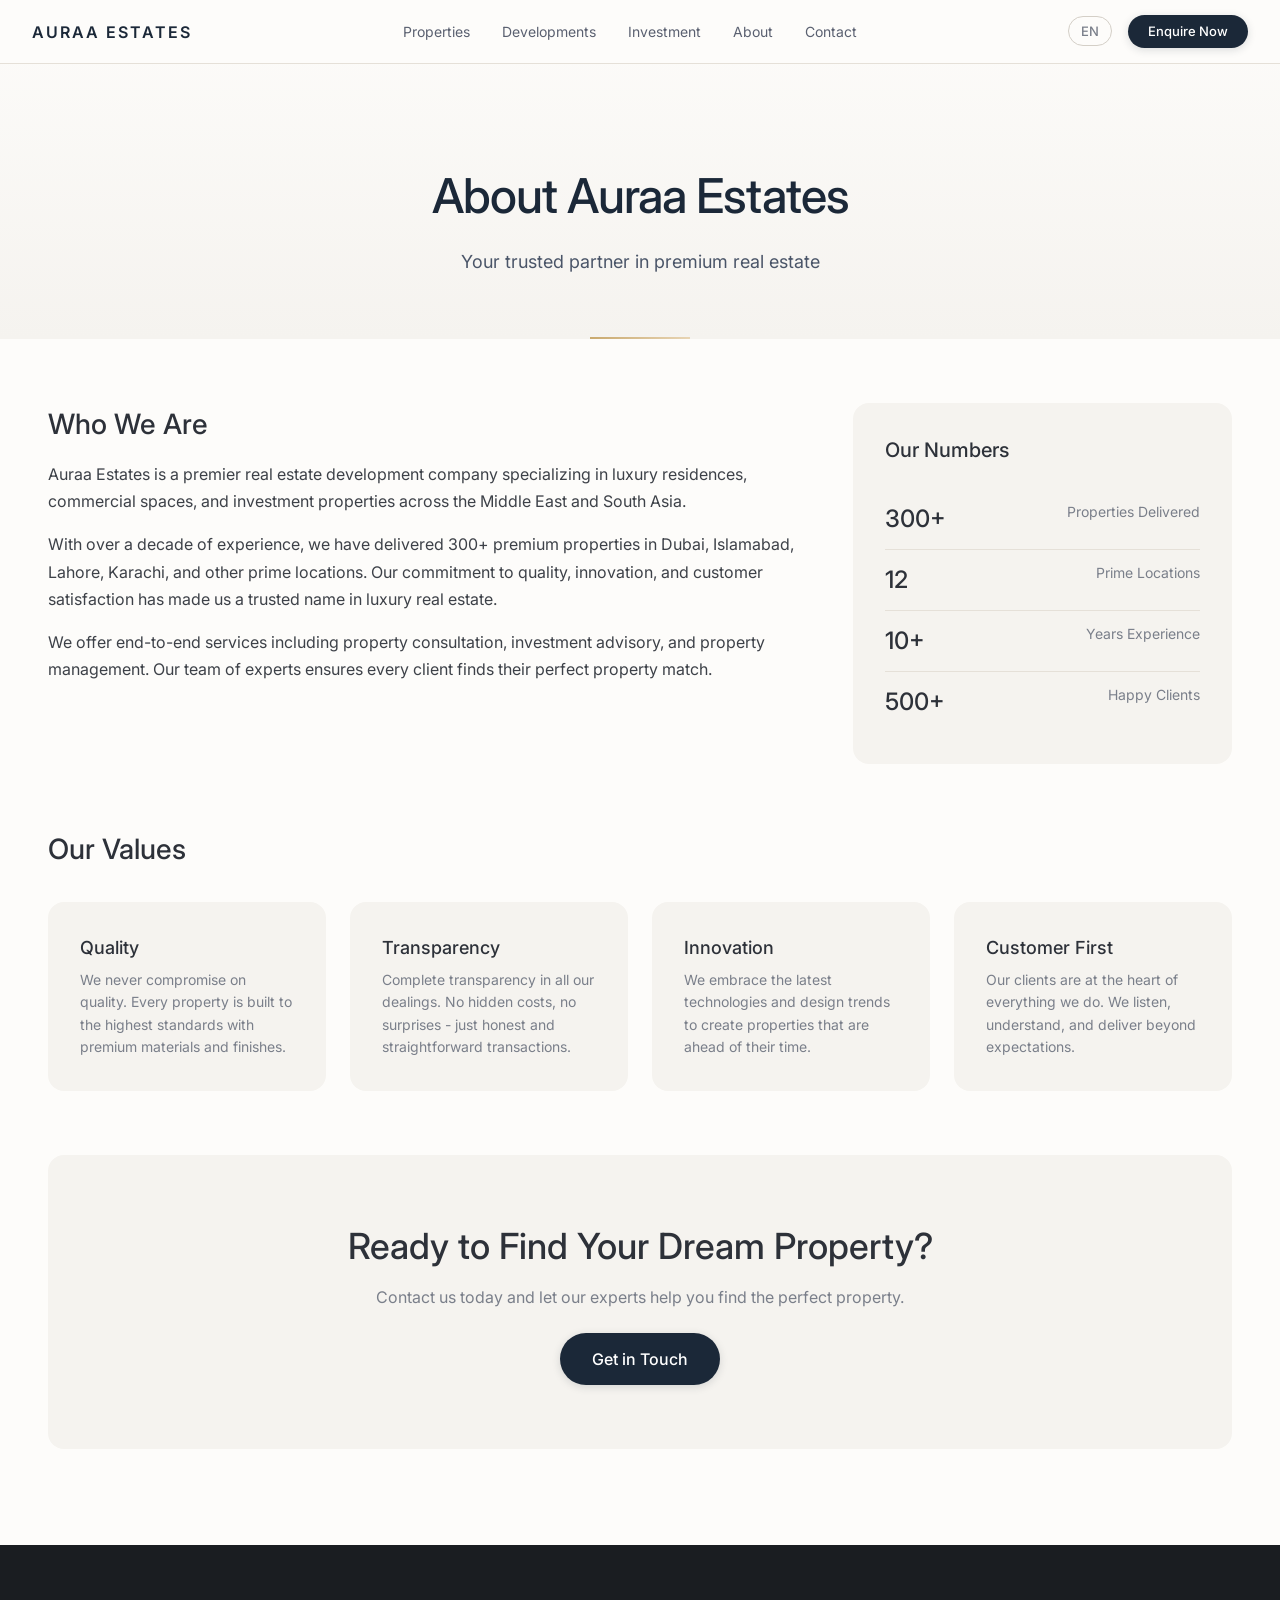
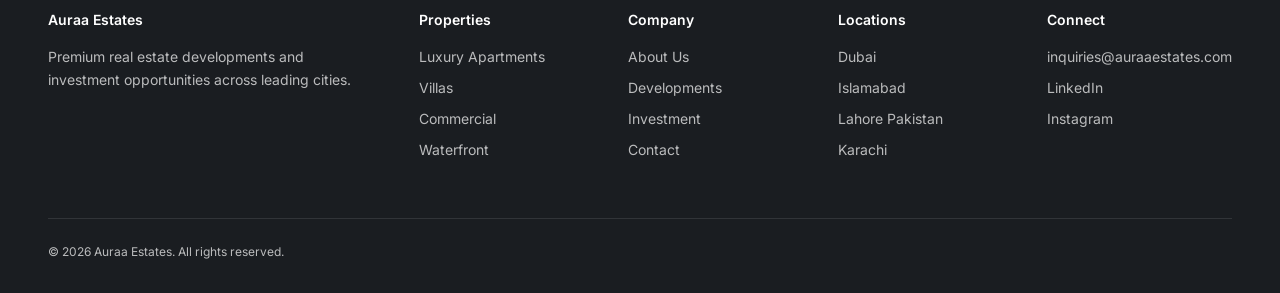
==== about.html @ dc558c72 "ok" ====
<!DOCTYPE html>
<html lang="en">
<head>
  <meta charset="UTF-8">
  <meta name="viewport" content="width=device-width, initial-scale=1.0">
  <title>About | Auraa Estates</title>
  <meta name="description" content="Learn about Auraa Estates - your trusted partner in premium real estate development and investment.">
  <link rel="icon" type="image/svg+xml" href="favicon.svg">
  <link rel="preconnect" href="https://fonts.googleapis.com">
  <link rel="preconnect" href="https://fonts.gstatic.com" crossorigin>
  <link href="https://fonts.googleapis.com/css2?family=Inter:wght@300;400;500;600&display=swap" rel="stylesheet">
  <link rel="stylesheet" href="style.css">
</head>
<body>

  <!-- Top Navigation -->
  <nav class="top-nav" id="topNav">
    <div class="nav-inner">
      <a href="index.html" class="nav-wordmark">AURAA ESTATES</a>
      <div class="nav-links" id="navLinks">
        <a href="properties.html" class="nav-link">Properties</a>
        <a href="developments.html" class="nav-link">Developments</a>
        <a href="investment.html" class="nav-link">Investment</a>
        <a href="about.html" class="nav-link active">About</a>
        <a href="mailto:inquiries@auraaestates.com?subject=Inquiry%20from%20Website" class="nav-link">Contact</a>
      </div>
      <div class="nav-right">
        <button class="lang-toggle" id="langToggle">EN</button>
        <a href="mailto:inquiries@auraaestates.com?subject=Inquiry%20from%20Website" class="btn btn-primary nav-cta">Enquire Now</a>
      </div>
      <button class="hamburger" id="hamburger" aria-label="Toggle navigation">
        <span></span><span></span><span></span>
      </button>
    </div>
  </nav>

  <!-- Mobile Nav Overlay -->
  <div class="mobile-nav-overlay" id="mobileNav">
    <div class="mobile-nav-content">
      <a href="properties.html" class="mobile-nav-link">Properties</a>
      <a href="developments.html" class="mobile-nav-link">Developments</a>
      <a href="investment.html" class="mobile-nav-link">Investment</a>
      <a href="about.html" class="mobile-nav-link">About</a>
      <a href="mailto:inquiries@auraaestates.com?subject=Inquiry%20from%20Website" class="mobile-nav-link">Contact</a>
      <a href="mailto:inquiries@auraaestates.com?subject=Inquiry%20from%20Website" class="btn btn-primary mobile-cta">Enquire Now</a>
    </div>
  </div>

  <!-- Page Hero -->
  <section class="page-hero">
    <div class="page-hero-inner">
      <h1 class="page-title">About Auraa Estates</h1>
      <p class="page-subtitle">Your trusted partner in premium real estate</p>
    </div>
  </section>

  <!-- About Content -->
  <section class="page-content">
    <div class="page-content-inner">
      <div class="about-full">
        <div class="about-main">
          <h2>Who We Are</h2>
          <p>Auraa Estates is a premier real estate development company specializing in luxury residences, commercial spaces, and investment properties across the Middle East and South Asia.</p>
          <p>With over a decade of experience, we have delivered 300+ premium properties in Dubai, Islamabad, Lahore, Karachi, and other prime locations. Our commitment to quality, innovation, and customer satisfaction has made us a trusted name in luxury real estate.</p>
          <p>We offer end-to-end services including property consultation, investment advisory, and property management. Our team of experts ensures every client finds their perfect property match.</p>
        </div>
        <div class="about-sidebar">
          <div class="about-stats-card">
            <h3>Our Numbers</h3>
            <div class="about-stat">
              <span class="about-stat-number">300+</span>
              <span class="about-stat-label">Properties Delivered</span>
            </div>
            <div class="about-stat">
              <span class="about-stat-number">12</span>
              <span class="about-stat-label">Prime Locations</span>
            </div>
            <div class="about-stat">
              <span class="about-stat-number">10+</span>
              <span class="about-stat-label">Years Experience</span>
            </div>
            <div class="about-stat">
              <span class="about-stat-number">500+</span>
              <span class="about-stat-label">Happy Clients</span>
            </div>
          </div>
        </div>
      </div>

      <!-- Values -->
      <div class="values-section">
        <h2>Our Values</h2>
        <div class="values-grid">
          <div class="value-card">
            <h3>Quality</h3>
            <p>We never compromise on quality. Every property is built to the highest standards with premium materials and finishes.</p>
          </div>
          <div class="value-card">
            <h3>Transparency</h3>
            <p>Complete transparency in all our dealings. No hidden costs, no surprises - just honest and straightforward transactions.</p>
          </div>
          <div class="value-card">
            <h3>Innovation</h3>
            <p>We embrace the latest technologies and design trends to create properties that are ahead of their time.</p>
          </div>
          <div class="value-card">
            <h3>Customer First</h3>
            <p>Our clients are at the heart of everything we do. We listen, understand, and deliver beyond expectations.</p>
          </div>
        </div>
      </div>

      <!-- CTA -->
      <div class="about-cta">
        <h2>Ready to Find Your Dream Property?</h2>
        <p>Contact us today and let our experts help you find the perfect property.</p>
        <a href="mailto:inquiries@auraaestates.com?subject=General%20Inquiry" class="btn btn-primary btn-lg">Get in Touch</a>
      </div>
    </div>
  </section>

  <!-- Footer -->
  <footer class="footer">
    <div class="footer-inner">
      <div class="footer-col">
        <h4 class="footer-heading">Auraa Estates</h4>
        <p class="footer-text">Premium real estate developments and investment opportunities across leading cities.</p>
      </div>
      <div class="footer-col">
        <h4 class="footer-heading">Properties</h4>
        <a href="properties.html" class="footer-link">Luxury Apartments</a>
        <a href="properties.html" class="footer-link">Villas</a>
        <a href="properties.html" class="footer-link">Commercial</a>
        <a href="properties.html" class="footer-link">Waterfront</a>
      </div>
      <div class="footer-col">
        <h4 class="footer-heading">Company</h4>
        <a href="about.html" class="footer-link">About Us</a>
        <a href="developments.html" class="footer-link">Developments</a>
        <a href="investment.html" class="footer-link">Investment</a>
        <a href="mailto:inquiries@auraaestates.com?subject=Inquiry%20from%20Website" class="footer-link">Contact</a>
      </div>
      <div class="footer-col">
        <h4 class="footer-heading">Locations</h4>
        <a href="#" class="footer-link">Dubai</a>
        <a href="#" class="footer-link">Islamabad</a>
        <a href="#" class="footer-link">Lahore Pakistan</a>
        <a href="#" class="footer-link">Karachi</a>
      </div>
      <div class="footer-col">
        <h4 class="footer-heading">Connect</h4>
        <a href="mailto:inquiries@auraaestates.com" class="footer-link">inquiries@auraaestates.com</a>
        <a href="#" class="footer-link">LinkedIn</a>
        <a href="#" class="footer-link">Instagram</a>
      </div>
    </div>
    <div class="footer-bottom">
      <p class="footer-copy">&copy; 2026 Auraa Estates. All rights reserved.</p>
    </div>
  </footer>

  <script>
    document.getElementById('hamburger').addEventListener('click', function() {
      this.classList.toggle('active');
      document.getElementById('mobileNav').classList.toggle('active');
    });
  </script>
</body>
</html>
---- style.css ----
:root {
  /* Brand & Accent - Elegant Luxury Theme */
  --brand-gold: #C9A96E;
  --brand-gold-light: #E8D5B5;
  --brand-gold-deep: #A67C52;
  --gold-light: #FDF8F0;
  --gold-dark: #5D4E37;
  --brand-navy: #1B2838;
  --navy-pressed: #0F1923;
  --brand-burgundy: #722F37;
  --burgundy-light: #F5E6E8;
  --burgundy-dark: #4A1F24;
  --brand-emerald: #2D5A4B;
  --emerald-light: #E8F4F0;
  --brand-cream: #FAF7F2;
  --brand-slate: #4A5568;
  --brand-taupe: #8B7D6B;
  --brand-pearl: #F0EDE8;

  /* Surface - Warm Premium */
  --canvas: #FDFCFA;
  --surface: #F5F3EF;
  --surface-soft: #EDE9E3;
  --surface-gold: #FBF7F0;
  --surface-pricing-featured: #F0EDE8;
  --hairline: #D4CFC7;
  --hairline-soft: #E5E0D8;
  --hairline-strong: #BFB8AE;

  /* Text - Rich & Readable */
  --ink-deep: #1A1D21;
  --ink: #2D3139;
  --charcoal: #3D4148;
  --slate: #5A6070;
  --steel: #7A7F8A;
  --stone: #9CA0AA;
  --muted: #B8BCC4;
  --on-dark: #FFFFFF;
  --on-dark-muted: rgba(255,255,255,0.7);

  /* Semantic */
  --success-accent: #2D5A4B;
  --brand-red: #9B3A3A;
  --brand-red-dark: #6B2424;

  /* Primary alias */
  --primary: #1B2838;

  /* Gradient Accents */
  --gradient-gold: linear-gradient(135deg, #C9A96E 0%, #E8D5B5 100%);
  --gradient-navy: linear-gradient(135deg, #1B2838 0%, #2D3A4A 100%);
  --gradient-hero: linear-gradient(180deg, #FDFCFA 0%, #F5F3EF 100%);
}

*, *::before, *::after {
  margin: 0;
  padding: 0;
  box-sizing: border-box;
}

html {
  scroll-behavior: smooth;
}

body {
  font-family: 'Inter', -apple-system, BlinkMacSystemFont, 'Segoe UI', sans-serif;
  font-size: 16px;
  line-height: 1.5;
  color: var(--ink);
  background: var(--canvas);
  -webkit-font-smoothing: antialiased;
  -moz-osx-font-smoothing: grayscale;
  overflow-x: hidden;
}

a {
  text-decoration: none;
  color: inherit;
}

button {
  border: none;
  background: none;
  cursor: pointer;
  font-family: inherit;
}

img {
  display: block;
  max-width: 100%;
}

/* ===================== BUTTONS ===================== */
.btn {
  display: inline-flex;
  align-items: center;
  justify-content: center;
  font-size: 14px;
  font-weight: 500;
  line-height: 1.3;
  padding: 12px 24px;
  border-radius: 9999px;
  transition: all 150ms ease;
  white-space: nowrap;
}

.btn-primary {
  background: var(--primary);
  color: var(--on-dark);
  box-shadow: 0 2px 8px rgba(27,40,56,0.15);
}

.btn-primary:hover {
  background: var(--navy-pressed);
  box-shadow: 0 4px 16px rgba(27,40,56,0.25);
  transform: translateY(-1px);
}

.btn-secondary {
  background: transparent;
  color: var(--ink);
  border: 1px solid var(--hairline-strong);
}

.btn-secondary:hover {
  background: var(--surface);
  border-color: var(--brand-gold);
  color: var(--brand-gold-deep);
}

.btn-on-dark {
  background: var(--on-dark);
  color: var(--primary);
}

.btn-on-dark:hover {
  background: var(--surface);
}

/* ===================== TOP NAVIGATION ===================== */
.top-nav {
  position: fixed;
  top: 0;
  left: 0;
  right: 0;
  height: 64px;
  background: var(--canvas);
  z-index: 1000;
  border-bottom: 1px solid var(--hairline-soft);
}

.nav-inner {
  max-width: 1280px;
  margin: 0 auto;
  padding: 0 32px;
  height: 100%;
  display: flex;
  align-items: center;
  justify-content: space-between;
}

.nav-wordmark {
  font-size: 16px;
  font-weight: 600;
  letter-spacing: 2px;
  color: var(--brand-navy);
}

.nav-links {
  display: flex;
  gap: 32px;
  align-items: center;
}

.nav-link {
  font-size: 14px;
  font-weight: 400;
  color: var(--slate);
  position: relative;
  padding: 4px 0;
  transition: color 150ms ease;
}

.nav-link::after {
  content: '';
  position: absolute;
  bottom: 0;
  left: 0;
  width: 0;
  height: 1px;
  background: var(--brand-gold);
  transition: width 200ms ease;
}

.nav-link:hover {
  color: var(--brand-navy);
}

.nav-link:hover::after {
  width: 100%;
}

.nav-right {
  display: flex;
  align-items: center;
  gap: 16px;
}

.lang-toggle {
  font-size: 13px;
  font-weight: 500;
  color: var(--steel);
  padding: 6px 12px;
  border: 1px solid var(--hairline);
  border-radius: 9999px;
  transition: all 150ms ease;
}

.lang-toggle:hover {
  color: var(--ink);
  border-color: var(--hairline-strong);
}

.nav-cta {
  font-size: 13px;
  padding: 8px 20px;
}

.hamburger {
  display: none;
  flex-direction: column;
  gap: 5px;
  width: 24px;
  padding: 4px 0;
}

.hamburger span {
  display: block;
  height: 1.5px;
  background: var(--ink);
  border-radius: 1px;
  transition: all 200ms ease;
}

.hamburger.active span:nth-child(1) {
  transform: rotate(45deg) translate(4px, 5px);
}

.hamburger.active span:nth-child(2) {
  opacity: 0;
}

.hamburger.active span:nth-child(3) {
  transform: rotate(-45deg) translate(4px, -5px);
}

/* Mobile Nav */
.mobile-nav-overlay {
  position: fixed;
  top: 64px;
  left: 0;
  right: 0;
  bottom: 0;
  background: var(--canvas);
  z-index: 999;
  display: none;
  padding: 40px 32px;
}

.mobile-nav-overlay.active {
  display: block;
}

.mobile-nav-content {
  display: flex;
  flex-direction: column;
  gap: 24px;
}

.mobile-nav-link {
  font-size: 28px;
  font-weight: 500;
  color: var(--ink);
  letter-spacing: -0.5px;
}

.mobile-cta {
  margin-top: 16px;
  align-self: flex-start;
}

/* ===================== HERO ===================== */
.hero {
  position: relative;
  min-height: 100vh;
  background: #fafafa;
  display: flex;
  flex-direction: column;
  align-items: center;
  padding-top: 120px;
  overflow: hidden;
}

.hero-content {
  text-align: center;
  z-index: 10;
  padding: 0 24px;
  max-width: 800px;
}

.hero-headline {
  font-size: 80px;
  font-weight: 500;
  line-height: 0.95;
  letter-spacing: -3px;
  color: var(--brand-navy);
  margin-bottom: 24px;
}

.hero-headline em {
  font-style: normal;
  background: var(--gradient-gold);
  -webkit-background-clip: text;
  -webkit-text-fill-color: transparent;
  background-clip: text;
}

.hero-subheading {
  font-size: 18px;
  font-weight: 400;
  line-height: 1.5;
  color: var(--brand-slate);
  max-width: 620px;
  margin: 0 auto;
}

/* Center Preview */
.center-preview {
  position: absolute;
  top: 50%;
  left: 50%;
  transform: translate(-50%, -50%);
  z-index: 20;
  pointer-events: none;
  opacity: 0;
  transition: opacity 300ms ease;
  text-align: center;
}

.center-preview.active {
  opacity: 1;
  pointer-events: auto;
}

.center-preview-inner {
  display: flex;
  flex-direction: column;
  align-items: center;
  gap: 12px;
}

.preview-image {
  width: 280px;
  height: 180px;
  object-fit: cover;
  border-radius: 4px;
  box-shadow: 0 12px 32px -4px rgba(5,0,56,0.08);
}

.preview-info {
  text-align: center;
}

.preview-title {
  font-size: 22px;
  font-weight: 500;
  color: var(--ink);
  margin-bottom: 4px;
}

.preview-meta {
  font-size: 11px;
  font-weight: 600;
  letter-spacing: 2px;
  text-transform: uppercase;
  color: var(--steel);
  margin-bottom: 8px;
}

.preview-cta {
  font-size: 13px;
  font-weight: 600;
  letter-spacing: 1px;
  text-transform: uppercase;
  color: var(--primary);
  display: inline-block;
  border-bottom: 1px solid var(--primary);
  padding-bottom: 1px;
  transition: opacity 150ms ease;
}

.preview-cta:hover {
  opacity: 0.7;
}

/* Ring Container */
.ring-container {
  position: absolute;
  top: 38%;
  left: 50%;
  transform: translate(-50%, -50%);
  width: 70vw;
  height: 45vh;
  perspective: 1200px;
  pointer-events: auto;
}

.ring-gallery {
  position: absolute;
  top: 0;
  left: 0;
  width: 100%;
  height: 100%;
  transform-style: preserve-3d;
}

/* Panel */
.panel {
  position: absolute;
  left: 50%;
  top: 50%;
  width: 42px;
  height: 112px;
  border-radius: 2px;
  overflow: hidden;
  background: #ddd;
  border: 1px solid rgba(0,0,0,0.12);
  box-shadow: 0 4px 12px rgba(0,0,0,0.08);
  transform-origin: center center;
  cursor: pointer;
  will-change: transform, opacity;
  transition: box-shadow 200ms ease;
}

.panel img {
  width: 100%;
  height: 100%;
  object-fit: cover;
  pointer-events: none;
}

.panel:hover {
  box-shadow: 0 8px 24px rgba(0,0,0,0.15);
}

.panel.active {
  box-shadow: 0 8px 24px rgba(0,0,0,0.2);
  border-color: rgba(0,0,0,0.3);
}

/* Category Labels */
.category-labels {
  position: absolute;
  bottom: 20px;
  left: 50%;
  transform: translateX(-50%);
  display: flex;
  flex-wrap: wrap;
  justify-content: center;
  gap: 16px 28px;
  max-width: 1000px;
  z-index: 5;
  padding: 0 32px;
}

.category-label {
  font-size: 13px;
  font-weight: 500;
  color: var(--ink);
  cursor: pointer;
  position: relative;
  padding-bottom: 2px;
  white-space: nowrap;
  transition: color 150ms ease;
}

.category-label::after {
  content: '';
  position: absolute;
  bottom: 0;
  left: 0;
  width: 100%;
  height: 1px;
  background: var(--ink);
  opacity: 0.3;
  transition: opacity 150ms ease;
}

.category-label:hover::after {
  opacity: 0.7;
}

.category-count {
  font-size: 10px;
  font-weight: 400;
  color: var(--steel);
  vertical-align: super;
  margin-left: 2px;
}

/* Hero Instruction */
.hero-instruction {
  position: absolute;
  bottom: 2px;
  left: 50%;
  transform: translateX(-50%);
  font-size: 11px;
  font-weight: 600;
  letter-spacing: 4px;
  text-transform: uppercase;
  color: rgba(0,0,0,0.35);
  z-index: 5;
  white-space: nowrap;
}

/* View Controls */
.view-controls {
  position: absolute;
  bottom: 8px;
  left: 0;
  right: 0;
  display: flex;
  justify-content: space-between;
  padding: 0 48px;
  z-index: 5;
  pointer-events: none;
}

.view-btn {
  font-size: 14px;
  font-weight: 500;
  color: var(--ink);
  padding: 8px 0;
  border-bottom: 1px solid var(--ink);
  transition: opacity 150ms ease;
  pointer-events: auto;
}

.view-btn:hover {
  opacity: 0.6;
}

/* ===================== FILTER OVERLAY ===================== */
.filter-overlay {
  position: fixed;
  top: 0;
  left: 0;
  right: 0;
  bottom: 0;
  background: rgba(0,0,0,0.4);
  z-index: 2000;
  display: none;
  align-items: center;
  justify-content: center;
  opacity: 0;
  transition: opacity 300ms ease;
}

.filter-overlay.active {
  display: flex;
  opacity: 1;
}

.filter-panel {
  background: var(--canvas);
  border-radius: 16px;
  width: 90%;
  max-width: 640px;
  max-height: 80vh;
  overflow-y: auto;
  padding: 32px;
  box-shadow: 0 16px 48px -8px rgba(0,0,0,0.12);
}

.filter-header {
  display: flex;
  justify-content: space-between;
  align-items: center;
  margin-bottom: 32px;
}

.filter-title {
  font-size: 28px;
  font-weight: 500;
  color: var(--ink);
}

.filter-close {
  font-size: 20px;
  color: var(--steel);
  width: 36px;
  height: 36px;
  display: flex;
  align-items: center;
  justify-content: center;
  border-radius: 9999px;
  transition: all 150ms ease;
}

.filter-close:hover {
  background: var(--surface);
  color: var(--ink);
}

.filter-groups {
  display: flex;
  flex-direction: column;
  gap: 24px;
  margin-bottom: 32px;
}

.filter-group {
  display: flex;
  flex-direction: column;
  gap: 12px;
}

.filter-label {
  font-size: 13px;
  font-weight: 600;
  letter-spacing: 0.5px;
  text-transform: uppercase;
  color: var(--steel);
}

.filter-pills {
  display: flex;
  flex-wrap: wrap;
  gap: 8px;
}

.filter-pill {
  font-size: 14px;
  font-weight: 500;
  color: var(--ink);
  padding: 8px 16px;
  border: 1px solid var(--hairline-strong);
  border-radius: 9999px;
  transition: all 150ms ease;
  cursor: pointer;
}

.filter-pill:hover {
  border-color: var(--ink);
}

.filter-pill.active {
  background: var(--primary);
  color: var(--on-dark);
  border-color: var(--primary);
}

.filter-actions {
  display: flex;
  justify-content: flex-end;
  gap: 12px;
}

/* ===================== GRID VIEW ===================== */
.grid-section {
  padding: 120px 48px 96px;
  max-width: 1280px;
  margin: 0 auto;
}

.grid-header {
  display: flex;
  justify-content: space-between;
  align-items: center;
  margin-bottom: 48px;
}

.grid-title {
  font-size: 36px;
  font-weight: 500;
  color: var(--ink);
}

.grid-container {
  display: grid;
  grid-template-columns: repeat(3, 1fr);
  gap: 24px;
}

.grid-card {
  background: var(--canvas);
  border: 1px solid var(--hairline-soft);
  border-radius: 16px;
  overflow: hidden;
  transition: box-shadow 200ms ease, transform 200ms ease;
}

.grid-card:hover {
  box-shadow: 0 4px 12px rgba(5,0,56,0.06);
  transform: translateY(-2px);
}

.grid-card-image {
  width: 100%;
  height: 200px;
  object-fit: cover;
}

.grid-card-body {
  padding: 24px;
}

.grid-card-title {
  font-size: 18px;
  font-weight: 500;
  color: var(--ink);
  margin-bottom: 4px;
}

.grid-card-meta {
  font-size: 13px;
  color: var(--steel);
  margin-bottom: 8px;
}

.grid-card-price {
  font-size: 14px;
  font-weight: 500;
  color: var(--ink);
}

.grid-card-status {
  display: inline-block;
  font-size: 11px;
  font-weight: 600;
  letter-spacing: 0.5px;
  text-transform: uppercase;
  padding: 4px 10px;
  border-radius: 9999px;
  margin-top: 8px;
}

.status-ready {
  background: var(--teal-light);
  color: var(--moss-dark);
}

.status-construction {
  background: var(--yellow-light);
  color: var(--yellow-dark);
}

.status-launch {
  background: var(--surface-pricing-featured);
  color: var(--brand-blue);
}

.status-sold {
  background: var(--coral-light);
  color: var(--coral-dark);
}

/* ===================== FOOTER ===================== */
.footer {
  background: var(--ink-deep);
  color: var(--on-dark);
  padding: 64px 48px 32px;
}

.footer-inner {
  max-width: 1280px;
  margin: 0 auto;
  display: grid;
  grid-template-columns: 2fr repeat(4, 1fr);
  gap: 48px;
  margin-bottom: 48px;
}

.footer-heading {
  font-size: 14px;
  font-weight: 600;
  margin-bottom: 16px;
  color: var(--on-dark);
}

.footer-text {
  font-size: 14px;
  line-height: 1.6;
  color: var(--on-dark-muted);
}

.footer-link {
  display: block;
  font-size: 14px;
  color: var(--on-dark-muted);
  margin-bottom: 10px;
  transition: color 150ms ease;
}

.footer-link:hover {
  color: var(--on-dark);
}

.footer-bottom {
  max-width: 1280px;
  margin: 0 auto;
  padding-top: 24px;
  border-top: 1px solid rgba(255,255,255,0.1);
}

.footer-copy {
  font-size: 12px;
  color: var(--on-dark-muted);
}

/* ===================== PAGE STYLES ===================== */
.page-hero {
  padding: 160px 48px 64px;
  background: var(--gradient-hero);
  text-align: center;
  position: relative;
}

.page-hero::after {
  content: '';
  position: absolute;
  bottom: 0;
  left: 50%;
  transform: translateX(-50%);
  width: 100px;
  height: 2px;
  background: var(--gradient-gold);
}

.page-hero-inner {
  max-width: 800px;
  margin: 0 auto;
}

.page-title {
  font-size: 48px;
  font-weight: 500;
  color: var(--brand-navy);
  letter-spacing: -1px;
  margin-bottom: 16px;
}

.page-subtitle {
  font-size: 18px;
  color: var(--brand-slate);
}

.page-content {
  padding: 64px 48px 96px;
}

.page-content-inner {
  max-width: 1280px;
  margin: 0 auto;
}

/* Property Filters */
.property-filters {
  display: flex;
  flex-wrap: wrap;
  gap: 8px;
  margin-bottom: 40px;
}

.filter-btn {
  font-size: 14px;
  font-weight: 500;
  color: var(--ink);
  padding: 8px 16px;
  border: 1px solid var(--hairline-strong);
  border-radius: 9999px;
  background: var(--canvas);
  transition: all 150ms ease;
}

.filter-btn:hover {
  border-color: var(--ink);
}

.filter-btn.active {
  background: var(--primary);
  color: var(--on-dark);
  border-color: var(--primary);
}

/* Property Grid */
.property-grid {
  display: grid;
  grid-template-columns: repeat(3, 1fr);
  gap: 24px;
}

/* Development Grid */
.dev-grid {
  display: flex;
  flex-direction: column;
  gap: 40px;
}

.dev-card {
  display: grid;
  grid-template-columns: 1fr 1fr;
  gap: 40px;
  background: var(--canvas);
  border: 1px solid var(--hairline-soft);
  border-radius: 16px;
  overflow: hidden;
  align-items: center;
}

.dev-card:nth-child(even) {
  direction: rtl;
}

.dev-card:nth-child(even) > * {
  direction: ltr;
}

.dev-card-image {
  width: 100%;
  height: 300px;
  object-fit: cover;
}

.dev-card-body {
  padding: 32px;
}

.dev-card-title {
  font-size: 28px;
  font-weight: 500;
  color: var(--ink);
  margin-bottom: 12px;
}

.dev-card-desc {
  font-size: 15px;
  color: var(--slate);
  line-height: 1.6;
  margin-bottom: 16px;
}

.dev-card-meta {
  display: flex;
  gap: 24px;
  font-size: 13px;
  color: var(--steel);
  margin-bottom: 24px;
}

/* Investment Grid */
.invest-grid {
  display: grid;
  grid-template-columns: repeat(3, 1fr);
  gap: 24px;
  margin-bottom: 64px;
}

.invest-card {
  background: var(--canvas);
  border: 1px solid var(--hairline-soft);
  border-radius: 16px;
  padding: 32px;
  text-align: center;
}

.invest-card-icon {
  color: var(--ink);
  margin-bottom: 20px;
}

.invest-card h3 {
  font-size: 22px;
  font-weight: 500;
  color: var(--ink);
  margin-bottom: 12px;
}

.invest-card p {
  font-size: 14px;
  color: var(--steel);
  line-height: 1.6;
  margin-bottom: 24px;
}

.invest-cta {
  text-align: center;
  padding: 64px;
  background: var(--surface);
  border-radius: 16px;
}

.invest-cta h2 {
  font-size: 36px;
  font-weight: 500;
  color: var(--ink);
  margin-bottom: 12px;
}

.invest-cta p {
  font-size: 16px;
  color: var(--steel);
  margin-bottom: 24px;
}

/* About Page */
.about-full {
  display: grid;
  grid-template-columns: 2fr 1fr;
  gap: 48px;
  margin-bottom: 64px;
}

.about-main h2 {
  font-size: 28px;
  font-weight: 500;
  color: var(--ink);
  margin-bottom: 16px;
}

.about-main p {
  font-size: 16px;
  color: var(--charcoal);
  line-height: 1.7;
  margin-bottom: 16px;
}

.about-stats-card {
  background: var(--surface);
  border-radius: 16px;
  padding: 32px;
}

.about-stats-card h3 {
  font-size: 20px;
  font-weight: 500;
  color: var(--ink);
  margin-bottom: 24px;
}

.about-stat {
  display: flex;
  justify-content: space-between;
  padding: 12px 0;
  border-bottom: 1px solid var(--hairline-soft);
}

.about-stat:last-child {
  border-bottom: none;
}

.about-stat-number {
  font-size: 24px;
  font-weight: 500;
  color: var(--ink);
}

.about-stat-label {
  font-size: 14px;
  color: var(--steel);
}

/* Values */
.values-section {
  margin-bottom: 64px;
}

.values-section h2 {
  font-size: 28px;
  font-weight: 500;
  color: var(--ink);
  margin-bottom: 32px;
}

.values-grid {
  display: grid;
  grid-template-columns: repeat(4, 1fr);
  gap: 24px;
}

.value-card {
  background: var(--surface);
  border-radius: 16px;
  padding: 32px;
}

.value-card h3 {
  font-size: 18px;
  font-weight: 500;
  color: var(--ink);
  margin-bottom: 8px;
}

.value-card p {
  font-size: 14px;
  color: var(--steel);
  line-height: 1.6;
}

/* About CTA */
.about-cta {
  text-align: center;
  padding: 64px;
  background: var(--surface);
  border-radius: 16px;
}

.about-cta h2 {
  font-size: 36px;
  font-weight: 500;
  color: var(--ink);
  margin-bottom: 12px;
}

.about-cta p {
  font-size: 16px;
  color: var(--steel);
  margin-bottom: 24px;
}

/* ===================== CONTENT SECTIONS ===================== */
.content-section {
  padding: 96px 48px;
  background: var(--canvas);
}

.content-section-alt {
  background: var(--surface);
}

.content-inner {
  max-width: 1280px;
  margin: 0 auto;
}

.section-title {
  font-size: 36px;
  font-weight: 500;
  color: var(--brand-navy);
  margin-bottom: 12px;
  letter-spacing: -0.5px;
  position: relative;
  display: inline-block;
}

.section-title::after {
  content: '';
  position: absolute;
  bottom: -8px;
  left: 0;
  width: 60px;
  height: 2px;
  background: var(--gradient-gold);
}

.section-subtitle {
  font-size: 18px;
  color: var(--brand-slate);
  margin-bottom: 48px;
}

.content-grid {
  display: grid;
  grid-template-columns: repeat(4, 1fr);
  gap: 24px;
}

.content-card {
  background: var(--canvas);
  border: 1px solid var(--hairline-soft);
  border-radius: 16px;
  padding: 32px;
  transition: all 250ms ease;
  position: relative;
  overflow: hidden;
}

.content-card::before {
  content: '';
  position: absolute;
  top: 0;
  left: 0;
  right: 0;
  height: 3px;
  background: var(--gradient-gold);
  opacity: 0;
  transition: opacity 250ms ease;
}

.content-card:hover {
  box-shadow: 0 8px 32px rgba(27,40,56,0.12);
  transform: translateY(-4px);
  border-color: var(--brand-gold-light);
}

.content-card:hover::before {
  opacity: 1;
}

.content-card h3 {
  font-size: 22px;
  font-weight: 500;
  color: var(--brand-navy);
  margin-bottom: 8px;
}

.content-card p {
  font-size: 14px;
  color: var(--brand-slate);
  margin-bottom: 20px;
  line-height: 1.6;
}

/* Investment Stats */
.investment-stats {
  display: grid;
  grid-template-columns: repeat(4, 1fr);
  gap: 32px;
  margin-bottom: 48px;
}

.stat-item {
  text-align: center;
}

.stat-number {
  display: block;
  font-size: 48px;
  font-weight: 500;
  color: var(--ink);
  letter-spacing: -1px;
  margin-bottom: 8px;
}

.stat-label {
  font-size: 14px;
  color: var(--steel);
}

.investment-cta {
  text-align: center;
}

.btn-lg {
  padding: 16px 32px;
  font-size: 16px;
}

/* About Section */
.about-content {
  display: grid;
  grid-template-columns: 2fr 1fr;
  gap: 48px;
  align-items: start;
}

.about-text p {
  font-size: 16px;
  color: var(--charcoal);
  line-height: 1.7;
  margin-bottom: 16px;
}

.about-contact {
  background: var(--canvas);
  border: 1px solid var(--hairline-soft);
  border-radius: 16px;
  padding: 32px;
}

.about-contact h3 {
  font-size: 22px;
  font-weight: 500;
  color: var(--ink);
  margin-bottom: 8px;
}

.about-contact p {
  font-size: 14px;
  color: var(--steel);
  margin-bottom: 20px;
}

/* ===================== CUSTOM CURSOR ===================== */
.custom-cursor {
  position: fixed;
  width: 8px;
  height: 8px;
  background: var(--primary);
  border-radius: 50%;
  pointer-events: none;
  z-index: 9999;
  transform: translate(-50%, -50%);
  transition: width 200ms ease, height 200ms ease, background 200ms ease;
  opacity: 0;
}

.custom-cursor.visible {
  opacity: 1;
}

.custom-cursor.hovering {
  width: 14px;
  height: 14px;
  background: rgba(0,0,0,0.6);
}

/* ===================== RESPONSIVE ===================== */
@media (max-width: 1279px) {
  .hero-headline {
    font-size: 64px;
    letter-spacing: -2px;
  }
  .ring-container {
    width: 75vw;
  }
}

@media (max-width: 1023px) {
  .nav-links {
    display: none;
  }
  .nav-right .nav-cta {
    display: none;
  }
  .hamburger {
    display: flex;
  }
  .hero-headline {
    font-size: 48px;
    letter-spacing: -1.5px;
  }
  .hero {
    padding-top: 100px;
  }
  .ring-container {
    width: 85vw;
  }
  .category-labels {
    gap: 12px 24px;
  }
  .category-label {
    font-size: 12px;
  }
  .view-controls {
    padding: 0 24px;
  }
  .grid-container {
    grid-template-columns: repeat(2, 1fr);
  }
  .content-grid {
    grid-template-columns: repeat(2, 1fr);
  }
  .investment-stats {
    grid-template-columns: repeat(2, 1fr);
  }
  .about-content {
    grid-template-columns: 1fr;
  }
  .footer-inner {
    grid-template-columns: repeat(3, 1fr);
  }
}

@media (max-width: 767px) {
  .hero-headline {
    font-size: 42px;
    letter-spacing: -1px;
  }
  .hero-subheading {
    font-size: 16px;
  }
  .ring-container {
    width: 95vw;
    height: 45vh;
  }
  .panel {
    width: 32px;
    height: 88px;
  }
  .center-preview {
    display: none;
  }
  .category-labels {
    display: none;
  }
  .hero-instruction {
    font-size: 10px;
    letter-spacing: 3px;
    bottom: 16px;
  }
  .view-controls {
    bottom: 48px;
  }
  .grid-section {
    padding: 100px 24px 64px;
  }
  .grid-container {
    grid-template-columns: 1fr;
  }
  .content-section {
    padding: 64px 24px;
  }
  .content-grid {
    grid-template-columns: 1fr;
  }
  .investment-stats {
    grid-template-columns: 1fr;
    gap: 24px;
  }
  .stat-number {
    font-size: 36px;
  }
  .footer {
    padding: 48px 24px 24px;
  }
  .footer-inner {
    grid-template-columns: repeat(2, 1fr);
    gap: 32px;
  }
  .filter-panel {
    padding: 24px;
    width: 95%;
  }
}

@media (max-width: 479px) {
  .hero-headline {
    font-size: 36px;
    letter-spacing: -0.5px;
  }
  .hero-subheading {
    font-size: 15px;
  }
  .ring-container {
    height: 40vh;
  }
  .panel {
    width: 28px;
    height: 76px;
  }
  .nav-wordmark {
    font-size: 14px;
    letter-spacing: 1px;
  }
  .footer-inner {
    grid-template-columns: 1fr;
  }
  .view-controls {
    flex-direction: column;
    align-items: flex-start;
    gap: 12px;
  }
}

/* Touch devices */
@media (hover: none) {
  .custom-cursor {
    display: none !important;
  }
}

/* ===================== RESPONSIVE - NEW PAGES ===================== */
@media (max-width: 1023px) {
  .property-grid {
    grid-template-columns: repeat(2, 1fr);
  }
  .invest-grid {
    grid-template-columns: repeat(2, 1fr);
  }
  .values-grid {
    grid-template-columns: repeat(2, 1fr);
  }
  .about-full {
    grid-template-columns: 1fr;
  }
  .dev-card {
    grid-template-columns: 1fr;
  }
  .dev-card:nth-child(even) {
    direction: ltr;
  }
}

@media (max-width: 767px) {
  .page-hero {
    padding: 120px 24px 48px;
  }
  .page-title {
    font-size: 36px;
  }
  .page-content {
    padding: 48px 24px;
  }
  .property-grid {
    grid-template-columns: 1fr;
  }
  .invest-grid {
    grid-template-columns: 1fr;
  }
  .values-grid {
    grid-template-columns: 1fr;
  }
  .property-filters {
    gap: 8px;
  }
  .filter-btn {
    font-size: 13px;
    padding: 6px 12px;
  }
  .invest-cta,
  .about-cta {
    padding: 48px 24px;
  }
  .invest-cta h2,
  .about-cta h2 {
    font-size: 28px;
  }
}
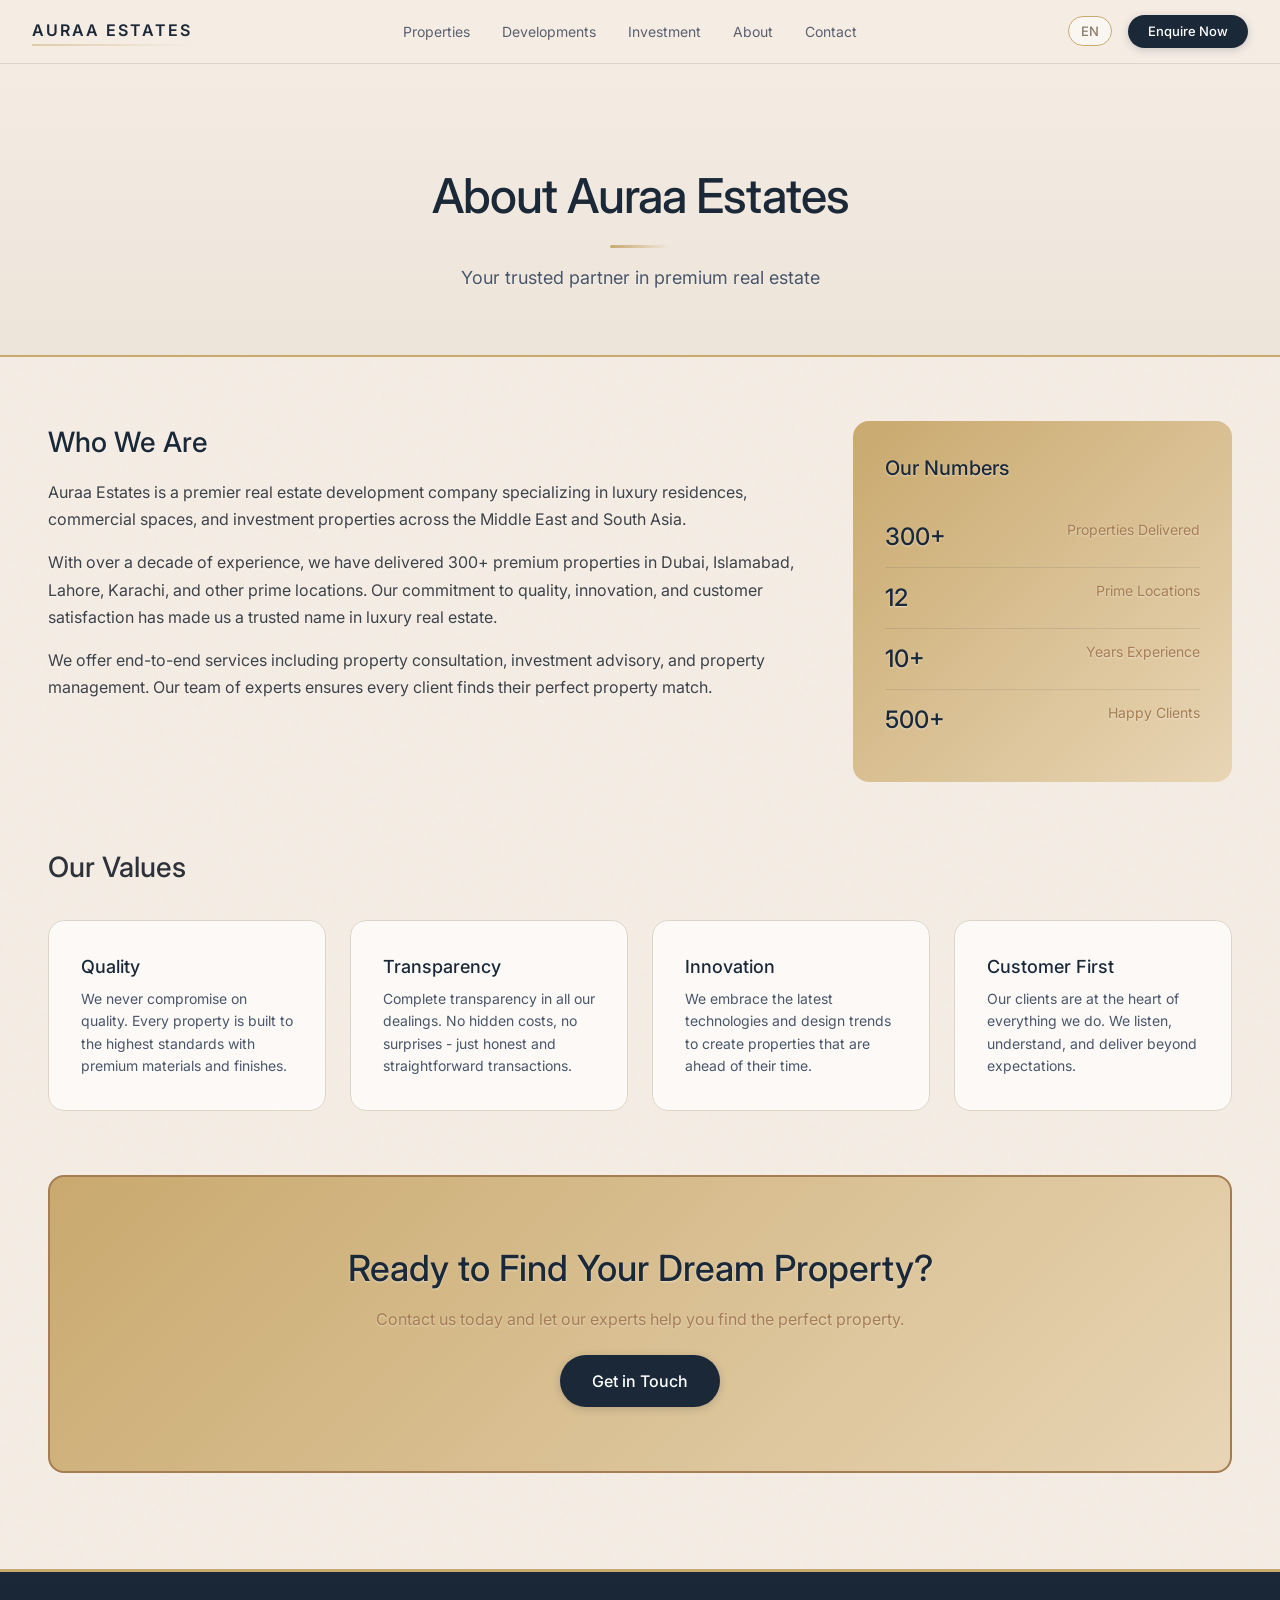
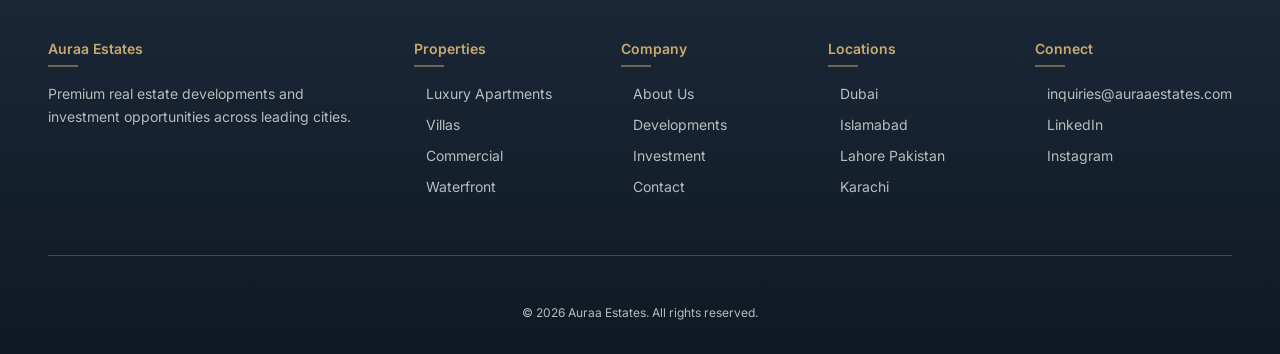
==== commit a96d6cf2: "feat: responsive layout fixes, mobile nav improvements, back-to-top - Fix responsive breakpoints acr" ====
--- a/about.html
+++ b/about.html
@@ -163,7 +163,24 @@
     document.getElementById('hamburger').addEventListener('click', function() {
       this.classList.toggle('active');
       document.getElementById('mobileNav').classList.toggle('active');
+      document.body.classList.toggle('nav-open');
     });
+    document.querySelectorAll('.mobile-nav-link, .mobile-cta').forEach(function(link) {
+      link.addEventListener('click', function() {
+        document.getElementById('hamburger').classList.remove('active');
+        document.getElementById('mobileNav').classList.remove('active');
+        document.body.classList.remove('nav-open');
+      });
+    });
+    (function() {
+      var b = document.createElement('button');
+      b.className = 'back-to-top';
+      b.innerHTML = '<svg width="20" height="20" viewBox="0 0 24 24" fill="none" stroke="currentColor" stroke-width="2"><path d="M18 15l-6-6-6 6"/></svg>';
+      b.setAttribute('aria-label', 'Back to top');
+      document.body.appendChild(b);
+      window.addEventListener('scroll', function() { b.classList.toggle('visible', window.scrollY > 400); }, { passive: true });
+      b.addEventListener('click', function() { window.scrollTo({ top: 0, behavior: 'smooth' }); });
+    })();
   </script>
 </body>
 </html>
--- a/style.css
+++ b/style.css
@@ -17,15 +17,15 @@
   --brand-taupe: #8B7D6B;
   --brand-pearl: #F0EDE8;
 
-  /* Surface - Warm Premium */
-  --canvas: #FDFCFA;
-  --surface: #F5F3EF;
-  --surface-soft: #EDE9E3;
-  --surface-gold: #FBF7F0;
-  --surface-pricing-featured: #F0EDE8;
-  --hairline: #D4CFC7;
-  --hairline-soft: #E5E0D8;
-  --hairline-strong: #BFB8AE;
+  /* Surface - Warm Light Brown */
+  --canvas: #F5EDE4;
+  --surface: #EDE5DA;
+  --surface-soft: #E5DDD2;
+  --surface-gold: #F0E8DD;
+  --surface-pricing-featured: #E8E0D5;
+  --hairline: #D4CABD;
+  --hairline-soft: #DED5C9;
+  --hairline-strong: #C4BAAB;
 
   /* Text - Rich & Readable */
   --ink-deep: #1A1D21;
@@ -49,7 +49,7 @@
   /* Gradient Accents */
   --gradient-gold: linear-gradient(135deg, #C9A96E 0%, #E8D5B5 100%);
   --gradient-navy: linear-gradient(135deg, #1B2838 0%, #2D3A4A 100%);
-  --gradient-hero: linear-gradient(180deg, #FDFCFA 0%, #F5F3EF 100%);
+  --gradient-hero: linear-gradient(180deg, #F5EDE4 0%, #EDE5DA 100%);
 }
 
 *, *::before, *::after {
@@ -68,6 +68,7 @@
   line-height: 1.5;
   color: var(--ink);
   background: var(--canvas);
+  background-image: url("data:image/svg+xml,%3Csvg viewBox='0 0 200 200' xmlns='http://www.w3.org/2000/svg'%3E%3Cfilter id='noiseFilter'%3E%3CfeTurbulence type='fractalNoise' baseFrequency='0.65' numOctaves='3' stitchTiles='stitch'/%3E%3C/filter%3E%3Crect width='100%25' height='100%25' filter='url(%23noiseFilter)' opacity='0.03'/%3E%3C/svg%3E");
   -webkit-font-smoothing: antialiased;
   -moz-osx-font-smoothing: grayscale;
   overflow-x: hidden;
@@ -107,34 +108,37 @@
 .btn-primary {
   background: var(--primary);
   color: var(--on-dark);
-  box-shadow: 0 2px 8px rgba(27,40,56,0.15);
+  box-shadow: 0 2px 8px rgba(27,40,56,0.2);
 }
 
 .btn-primary:hover {
   background: var(--navy-pressed);
-  box-shadow: 0 4px 16px rgba(27,40,56,0.25);
+  box-shadow: 0 4px 20px rgba(27,40,56,0.3);
   transform: translateY(-1px);
 }
 
 .btn-secondary {
-  background: transparent;
-  color: var(--ink);
-  border: 1px solid var(--hairline-strong);
+  background: rgba(255,255,255,0.5);
+  color: var(--brand-navy);
+  border: 1px solid var(--brand-gold);
+  backdrop-filter: blur(4px);
 }
 
 .btn-secondary:hover {
-  background: var(--surface);
-  border-color: var(--brand-gold);
+  background: rgba(201,169,110,0.2);
+  border-color: var(--brand-gold-deep);
   color: var(--brand-gold-deep);
 }
 
 .btn-on-dark {
   background: var(--on-dark);
   color: var(--primary);
+  border: 1px solid var(--brand-gold);
 }
 
 .btn-on-dark:hover {
-  background: var(--surface);
+  background: var(--brand-gold-light);
+  border-color: var(--brand-gold);
 }
 
 /* ===================== TOP NAVIGATION ===================== */
@@ -144,7 +148,8 @@
   left: 0;
   right: 0;
   height: 64px;
-  background: var(--canvas);
+  background: rgba(245,237,228,0.95);
+  backdrop-filter: blur(8px);
   z-index: 1000;
   border-bottom: 1px solid var(--hairline-soft);
 }
@@ -164,6 +169,19 @@
   font-weight: 600;
   letter-spacing: 2px;
   color: var(--brand-navy);
+  position: relative;
+  padding-bottom: 4px;
+}
+
+.nav-wordmark::after {
+  content: '';
+  position: absolute;
+  bottom: 0;
+  left: 0;
+  width: 100%;
+  height: 2px;
+  background: linear-gradient(90deg, var(--brand-gold) 0%, transparent 100%);
+  opacity: 0.5;
 }
 
 .nav-links {
@@ -209,16 +227,17 @@
 .lang-toggle {
   font-size: 13px;
   font-weight: 500;
-  color: var(--steel);
+  color: var(--brand-taupe);
   padding: 6px 12px;
-  border: 1px solid var(--hairline);
+  border: 1px solid var(--brand-gold);
   border-radius: 9999px;
   transition: all 150ms ease;
+  background: rgba(255,255,255,0.5);
 }
 
 .lang-toggle:hover {
-  color: var(--ink);
-  border-color: var(--hairline-strong);
+  color: var(--brand-navy);
+  background: rgba(201,169,110,0.2);
 }
 
 .nav-cta {
@@ -237,7 +256,7 @@
 .hamburger span {
   display: block;
   height: 1.5px;
-  background: var(--ink);
+  background: var(--brand-navy);
   border-radius: 1px;
   transition: all 200ms ease;
 }
@@ -261,10 +280,12 @@
   left: 0;
   right: 0;
   bottom: 0;
-  background: var(--canvas);
+  background: rgba(245,237,228,0.98);
+  backdrop-filter: blur(8px);
   z-index: 999;
   display: none;
   padding: 40px 32px;
+  border-top: 1px solid var(--hairline-soft);
 }
 
 .mobile-nav-overlay.active {
@@ -280,8 +301,30 @@
 .mobile-nav-link {
   font-size: 28px;
   font-weight: 500;
-  color: var(--ink);
+  color: var(--brand-navy);
   letter-spacing: -0.5px;
+  transition: all 150ms ease;
+  position: relative;
+  padding-bottom: 4px;
+}
+
+.mobile-nav-link:hover {
+  color: var(--brand-gold);
+}
+
+.mobile-nav-link::after {
+  content: '';
+  position: absolute;
+  bottom: 0;
+  left: 0;
+  width: 0;
+  height: 2px;
+  background: var(--brand-gold);
+  transition: width 200ms ease;
+}
+
+.mobile-nav-link:hover::after {
+  width: 100%;
 }
 
 .mobile-cta {
@@ -293,7 +336,7 @@
 .hero {
   position: relative;
   min-height: 100vh;
-  background: #fafafa;
+  background: linear-gradient(180deg, #F5EDE4 0%, #EDE5DA 50%, #E5DDD2 100%);
   display: flex;
   flex-direction: column;
   align-items: center;
@@ -315,14 +358,12 @@
   letter-spacing: -3px;
   color: var(--brand-navy);
   margin-bottom: 24px;
+  text-shadow: 0 2px 4px rgba(255,255,255,0.5);
 }
 
 .hero-headline em {
   font-style: normal;
-  background: var(--gradient-gold);
-  -webkit-background-clip: text;
-  -webkit-text-fill-color: transparent;
-  background-clip: text;
+  color: #5D4E37;
 }
 
 .hero-subheading {
@@ -332,6 +373,7 @@
   color: var(--brand-slate);
   max-width: 620px;
   margin: 0 auto;
+  text-shadow: 0 1px 2px rgba(255,255,255,0.5);
 }
 
 /* Center Preview */
@@ -363,8 +405,9 @@
   width: 280px;
   height: 180px;
   object-fit: cover;
-  border-radius: 4px;
-  box-shadow: 0 12px 32px -4px rgba(5,0,56,0.08);
+  border-radius: 8px;
+  box-shadow: 0 16px 48px -8px rgba(27,40,56,0.25);
+  border: 3px solid var(--brand-gold);
 }
 
 .preview-info {
@@ -374,8 +417,9 @@
 .preview-title {
   font-size: 22px;
   font-weight: 500;
-  color: var(--ink);
+  color: var(--brand-navy);
   margin-bottom: 4px;
+  text-shadow: 0 1px 2px rgba(255,255,255,0.8);
 }
 
 .preview-meta {
@@ -383,8 +427,9 @@
   font-weight: 600;
   letter-spacing: 2px;
   text-transform: uppercase;
-  color: var(--steel);
+  color: var(--brand-gold);
   margin-bottom: 8px;
+  text-shadow: 0 1px 2px rgba(255,255,255,0.8);
 }
 
 .preview-cta {
@@ -392,15 +437,17 @@
   font-weight: 600;
   letter-spacing: 1px;
   text-transform: uppercase;
-  color: var(--primary);
+  color: var(--brand-gold-deep);
   display: inline-block;
-  border-bottom: 1px solid var(--primary);
-  padding-bottom: 1px;
-  transition: opacity 150ms ease;
+  border-bottom: 2px solid var(--brand-gold);
+  padding-bottom: 2px;
+  transition: all 150ms ease;
+  text-shadow: 0 1px 2px rgba(255,255,255,0.8);
 }
 
 .preview-cta:hover {
-  opacity: 0.7;
+  color: var(--brand-navy);
+  border-color: var(--brand-navy);
 }
 
 /* Ring Container */
@@ -431,15 +478,15 @@
   top: 50%;
   width: 42px;
   height: 112px;
-  border-radius: 2px;
+  border-radius: 4px;
   overflow: hidden;
-  background: #ddd;
-  border: 1px solid rgba(0,0,0,0.12);
-  box-shadow: 0 4px 12px rgba(0,0,0,0.08);
+  background: rgba(255,255,255,0.8);
+  border: 2px solid var(--brand-gold);
+  box-shadow: 0 4px 16px rgba(27,40,56,0.15);
   transform-origin: center center;
   cursor: pointer;
   will-change: transform, opacity;
-  transition: box-shadow 200ms ease;
+  transition: all 200ms ease;
 }
 
 .panel img {
@@ -450,7 +497,9 @@
 }
 
 .panel:hover {
-  box-shadow: 0 8px 24px rgba(0,0,0,0.15);
+  box-shadow: 0 8px 32px rgba(27,40,56,0.25);
+  border-color: var(--brand-gold-deep);
+  transform: scale(1.05);
 }
 
 .panel.active {
@@ -476,12 +525,13 @@
 .category-label {
   font-size: 13px;
   font-weight: 500;
-  color: var(--ink);
+  color: var(--brand-navy);
   cursor: pointer;
   position: relative;
-  padding-bottom: 2px;
+  padding-bottom: 4px;
   white-space: nowrap;
   transition: color 150ms ease;
+  text-shadow: 0 1px 2px rgba(255,255,255,0.8);
 }
 
 .category-label::after {
@@ -490,14 +540,18 @@
   bottom: 0;
   left: 0;
   width: 100%;
-  height: 1px;
-  background: var(--ink);
-  opacity: 0.3;
+  height: 2px;
+  background: var(--brand-gold);
+  opacity: 0;
   transition: opacity 150ms ease;
 }
 
+.category-label:hover {
+  color: var(--brand-gold-deep);
+}
+
 .category-label:hover::after {
-  opacity: 0.7;
+  opacity: 1;
 }
 
 .category-count {
@@ -518,9 +572,10 @@
   font-weight: 600;
   letter-spacing: 4px;
   text-transform: uppercase;
-  color: rgba(0,0,0,0.35);
+  color: var(--brand-gold);
   z-index: 5;
   white-space: nowrap;
+  text-shadow: 0 1px 2px rgba(255,255,255,0.8);
 }
 
 /* View Controls */
@@ -539,15 +594,16 @@
 .view-btn {
   font-size: 14px;
   font-weight: 500;
-  color: var(--ink);
+  color: var(--brand-navy);
   padding: 8px 0;
-  border-bottom: 1px solid var(--ink);
-  transition: opacity 150ms ease;
+  border-bottom: 2px solid var(--brand-gold);
+  transition: all 150ms ease;
   pointer-events: auto;
 }
 
 .view-btn:hover {
-  opacity: 0.6;
+  color: var(--brand-gold-deep);
+  border-color: var(--brand-gold-deep);
 }
 
 /* ===================== FILTER OVERLAY ===================== */
@@ -557,7 +613,8 @@
   left: 0;
   right: 0;
   bottom: 0;
-  background: rgba(0,0,0,0.4);
+  background: rgba(27,40,56,0.5);
+  backdrop-filter: blur(6px);
   z-index: 2000;
   display: none;
   align-items: center;
@@ -572,14 +629,16 @@
 }
 
 .filter-panel {
-  background: var(--canvas);
+  background: rgba(245,237,228,0.98);
+  backdrop-filter: blur(12px);
   border-radius: 16px;
   width: 90%;
   max-width: 640px;
   max-height: 80vh;
   overflow-y: auto;
   padding: 32px;
-  box-shadow: 0 16px 48px -8px rgba(0,0,0,0.12);
+  box-shadow: 0 24px 64px -12px rgba(27,40,56,0.25);
+  border: 1px solid var(--hairline-soft);
 }
 
 .filter-header {
@@ -592,7 +651,21 @@
 .filter-title {
   font-size: 28px;
   font-weight: 500;
-  color: var(--ink);
+  color: var(--brand-navy);
+  position: relative;
+  display: inline-block;
+  padding-bottom: 8px;
+}
+
+.filter-title::after {
+  content: '';
+  position: absolute;
+  bottom: 0;
+  left: 0;
+  width: 40px;
+  height: 2px;
+  background: linear-gradient(90deg, var(--brand-gold) 0%, transparent 100%);
+  border-radius: 2px;
 }
 
 .filter-close {
@@ -630,7 +703,8 @@
   font-weight: 600;
   letter-spacing: 0.5px;
   text-transform: uppercase;
-  color: var(--steel);
+  color: var(--brand-gold);
+  text-shadow: 0 1px 2px rgba(255,255,255,0.5);
 }
 
 .filter-pills {
@@ -642,22 +716,25 @@
 .filter-pill {
   font-size: 14px;
   font-weight: 500;
-  color: var(--ink);
+  color: var(--brand-slate);
   padding: 8px 16px;
-  border: 1px solid var(--hairline-strong);
+  border: 1px solid var(--brand-gold);
   border-radius: 9999px;
   transition: all 150ms ease;
   cursor: pointer;
+  background: rgba(255,255,255,0.5);
+  backdrop-filter: blur(4px);
 }
 
 .filter-pill:hover {
-  border-color: var(--ink);
+  background: rgba(201,169,110,0.2);
+  color: var(--brand-navy);
 }
 
 .filter-pill.active {
-  background: var(--primary);
+  background: var(--brand-navy);
   color: var(--on-dark);
-  border-color: var(--primary);
+  border-color: var(--brand-navy);
 }
 
 .filter-actions {
@@ -683,7 +760,21 @@
 .grid-title {
   font-size: 36px;
   font-weight: 500;
-  color: var(--ink);
+  color: var(--brand-navy);
+  position: relative;
+  display: inline-block;
+  padding-bottom: 12px;
+}
+
+.grid-title::after {
+  content: '';
+  position: absolute;
+  bottom: 0;
+  left: 0;
+  width: 60px;
+  height: 3px;
+  background: linear-gradient(90deg, var(--brand-gold) 0%, transparent 100%);
+  border-radius: 2px;
 }
 
 .grid-container {
@@ -693,22 +784,45 @@
 }
 
 .grid-card {
-  background: var(--canvas);
+  background: rgba(255,255,255,0.7);
   border: 1px solid var(--hairline-soft);
   border-radius: 16px;
   overflow: hidden;
-  transition: box-shadow 200ms ease, transform 200ms ease;
+  transition: all 250ms ease;
+  position: relative;
+  backdrop-filter: blur(4px);
+}
+
+.grid-card::after {
+  content: '';
+  position: absolute;
+  bottom: 0;
+  left: 0;
+  right: 0;
+  height: 3px;
+  background: var(--gradient-gold);
+  opacity: 0;
+  transition: opacity 250ms ease;
 }
 
 .grid-card:hover {
-  box-shadow: 0 4px 12px rgba(5,0,56,0.06);
-  transform: translateY(-2px);
+  box-shadow: 0 8px 32px rgba(27,40,56,0.12);
+  transform: translateY(-4px);
+}
+
+.grid-card:hover::after {
+  opacity: 1;
 }
 
 .grid-card-image {
   width: 100%;
   height: 200px;
   object-fit: cover;
+  transition: transform 500ms ease;
+}
+
+.grid-card:hover .grid-card-image {
+  transform: scale(1.05);
 }
 
 .grid-card-body {
@@ -718,20 +832,23 @@
 .grid-card-title {
   font-size: 18px;
   font-weight: 500;
-  color: var(--ink);
+  color: var(--brand-navy);
   margin-bottom: 4px;
+  text-shadow: 0 1px 2px rgba(255,255,255,0.5);
 }
 
 .grid-card-meta {
   font-size: 13px;
-  color: var(--steel);
+  color: var(--brand-slate);
   margin-bottom: 8px;
+  text-shadow: 0 1px 2px rgba(255,255,255,0.5);
 }
 
 .grid-card-price {
   font-size: 14px;
   font-weight: 500;
-  color: var(--ink);
+  color: var(--brand-navy);
+  text-shadow: 0 1px 2px rgba(255,255,255,0.5);
 }
 
 .grid-card-status {
@@ -743,33 +860,40 @@
   padding: 4px 10px;
   border-radius: 9999px;
   margin-top: 8px;
+  text-shadow: 0 1px 2px rgba(255,255,255,0.5);
 }
 
 .status-ready {
-  background: var(--teal-light);
-  color: var(--moss-dark);
+  background: rgba(201,169,110,0.2);
+  color: var(--brand-gold-deep);
+  border: 1px solid var(--brand-gold);
 }
 
 .status-construction {
-  background: var(--yellow-light);
-  color: var(--yellow-dark);
+  background: rgba(201,169,110,0.3);
+  color: var(--brand-gold-deep);
+  border: 1px solid var(--brand-gold);
 }
 
 .status-launch {
-  background: var(--surface-pricing-featured);
-  color: var(--brand-blue);
+  background: rgba(27,40,56,0.1);
+  color: var(--brand-navy);
+  border: 1px solid var(--brand-navy);
 }
 
 .status-sold {
-  background: var(--coral-light);
-  color: var(--coral-dark);
+  background: rgba(114,47,55,0.1);
+  color: var(--brand-burgundy);
+  border: 1px solid var(--brand-burgundy);
 }
 
 /* ===================== FOOTER ===================== */
 .footer {
-  background: var(--ink-deep);
+  background: linear-gradient(180deg, #1B2838 0%, #0F1923 100%);
   color: var(--on-dark);
   padding: 64px 48px 32px;
+  position: relative;
+  border-top: 3px solid var(--brand-gold);
 }
 
 .footer-inner {
@@ -785,13 +909,28 @@
   font-size: 14px;
   font-weight: 600;
   margin-bottom: 16px;
-  color: var(--on-dark);
+  color: var(--brand-gold);
+  position: relative;
+  display: inline-block;
+  padding-bottom: 8px;
+}
+
+.footer-heading::after {
+  content: '';
+  position: absolute;
+  bottom: 0;
+  left: 0;
+  width: 30px;
+  height: 2px;
+  background: var(--brand-gold);
+  opacity: 0.5;
 }
 
 .footer-text {
   font-size: 14px;
   line-height: 1.6;
   color: var(--on-dark-muted);
+  text-shadow: 0 1px 2px rgba(0,0,0,0.2);
 }
 
 .footer-link {
@@ -799,60 +938,89 @@
   font-size: 14px;
   color: var(--on-dark-muted);
   margin-bottom: 10px;
-  transition: color 150ms ease;
+  transition: all 150ms ease;
+  position: relative;
+  padding-left: 12px;
+}
+
+.footer-link::before {
+  content: '';
+  position: absolute;
+  left: 0;
+  top: 50%;
+  transform: translateY(-50%);
+  width: 4px;
+  height: 4px;
+  background: var(--brand-gold);
+  border-radius: 50%;
+  opacity: 0;
+  transition: opacity 150ms ease;
 }
 
 .footer-link:hover {
-  color: var(--on-dark);
+  color: var(--brand-gold);
+  padding-left: 16px;
+}
+
+.footer-link:hover::before {
+  opacity: 1;
 }
 
 .footer-bottom {
   max-width: 1280px;
   margin: 0 auto;
   padding-top: 24px;
-  border-top: 1px solid rgba(255,255,255,0.1);
+  border-top: 1px solid rgba(201,169,110,0.3);
 }
 
 .footer-copy {
   font-size: 12px;
   color: var(--on-dark-muted);
+  text-align: center;
+  margin-top: 24px;
 }
 
 /* ===================== PAGE STYLES ===================== */
 .page-hero {
   padding: 160px 48px 64px;
-  background: var(--gradient-hero);
+  background: linear-gradient(180deg, #F5EDE4 0%, #EDE5DA 100%);
   text-align: center;
   position: relative;
-}
-
-.page-hero::after {
+  border-bottom: 2px solid var(--brand-gold);
+}
+
+.page-hero-inner {
+  max-width: 800px;
+  margin: 0 auto;
+}
+
+.page-title {
+  font-size: 48px;
+  font-weight: 500;
+  color: var(--brand-navy);
+  letter-spacing: -1px;
+  margin-bottom: 16px;
+  position: relative;
+  display: inline-block;
+  padding-bottom: 16px;
+}
+
+.page-title::after {
   content: '';
   position: absolute;
   bottom: 0;
   left: 50%;
   transform: translateX(-50%);
-  width: 100px;
-  height: 2px;
-  background: var(--gradient-gold);
-}
-
-.page-hero-inner {
-  max-width: 800px;
-  margin: 0 auto;
-}
-
-.page-title {
-  font-size: 48px;
-  font-weight: 500;
-  color: var(--brand-navy);
-  letter-spacing: -1px;
-  margin-bottom: 16px;
+  width: 60px;
+  height: 3px;
+  background: linear-gradient(90deg, var(--brand-gold) 0%, transparent 100%);
+  border-radius: 2px;
 }
 
 .page-subtitle {
   font-size: 18px;
   color: var(--brand-slate);
+  text-shadow: 0 1px 2px rgba(255,255,255,0.5);
 }
 
 .page-content {
@@ -875,22 +1043,24 @@
 .filter-btn {
   font-size: 14px;
   font-weight: 500;
-  color: var(--ink);
+  color: var(--brand-slate);
   padding: 8px 16px;
-  border: 1px solid var(--hairline-strong);
+  border: 1px solid var(--brand-gold);
   border-radius: 9999px;
-  background: var(--canvas);
+  background: rgba(255,255,255,0.5);
   transition: all 150ms ease;
+  backdrop-filter: blur(4px);
 }
 
 .filter-btn:hover {
-  border-color: var(--ink);
+  background: rgba(201,169,110,0.2);
+  color: var(--brand-navy);
 }
 
 .filter-btn.active {
-  background: var(--primary);
+  background: var(--brand-navy);
   color: var(--on-dark);
-  border-color: var(--primary);
+  border-color: var(--brand-navy);
 }
 
 /* Property Grid */
@@ -911,11 +1081,34 @@
   display: grid;
   grid-template-columns: 1fr 1fr;
   gap: 40px;
-  background: var(--canvas);
+  background: rgba(255,255,255,0.7);
   border: 1px solid var(--hairline-soft);
   border-radius: 16px;
   overflow: hidden;
   align-items: center;
+  transition: all 300ms ease;
+  position: relative;
+  backdrop-filter: blur(4px);
+}
+
+.dev-card::after {
+  content: '';
+  position: absolute;
+  bottom: 0;
+  left: 0;
+  right: 0;
+  height: 3px;
+  background: var(--gradient-gold);
+  opacity: 0;
+  transition: opacity 250ms ease;
+}
+
+.dev-card:hover {
+  box-shadow: 0 12px 40px rgba(27,40,56,0.15);
+}
+
+.dev-card:hover::after {
+  opacity: 1;
 }
 
 .dev-card:nth-child(even) {
@@ -930,6 +1123,11 @@
   width: 100%;
   height: 300px;
   object-fit: cover;
+  transition: transform 500ms ease;
+}
+
+.dev-card:hover .dev-card-image {
+  transform: scale(1.05);
 }
 
 .dev-card-body {
@@ -939,23 +1137,26 @@
 .dev-card-title {
   font-size: 28px;
   font-weight: 500;
-  color: var(--ink);
+  color: var(--brand-navy);
   margin-bottom: 12px;
+  text-shadow: 0 1px 2px rgba(255,255,255,0.5);
 }
 
 .dev-card-desc {
   font-size: 15px;
-  color: var(--slate);
+  color: var(--brand-slate);
   line-height: 1.6;
   margin-bottom: 16px;
+  text-shadow: 0 1px 2px rgba(255,255,255,0.5);
 }
 
 .dev-card-meta {
   display: flex;
   gap: 24px;
   font-size: 13px;
-  color: var(--steel);
+  color: var(--brand-gold);
   margin-bottom: 24px;
+  text-shadow: 0 1px 2px rgba(255,255,255,0.5);
 }
 
 /* Investment Grid */
@@ -967,225 +1168,18 @@
 }
 
 .invest-card {
-  background: var(--canvas);
+  background: rgba(255,255,255,0.7);
   border: 1px solid var(--hairline-soft);
   border-radius: 16px;
   padding: 32px;
   text-align: center;
-}
-
-.invest-card-icon {
-  color: var(--ink);
-  margin-bottom: 20px;
-}
-
-.invest-card h3 {
-  font-size: 22px;
-  font-weight: 500;
-  color: var(--ink);
-  margin-bottom: 12px;
-}
-
-.invest-card p {
-  font-size: 14px;
-  color: var(--steel);
-  line-height: 1.6;
-  margin-bottom: 24px;
-}
-
-.invest-cta {
-  text-align: center;
-  padding: 64px;
-  background: var(--surface);
-  border-radius: 16px;
-}
-
-.invest-cta h2 {
-  font-size: 36px;
-  font-weight: 500;
-  color: var(--ink);
-  margin-bottom: 12px;
-}
-
-.invest-cta p {
-  font-size: 16px;
-  color: var(--steel);
-  margin-bottom: 24px;
-}
-
-/* About Page */
-.about-full {
-  display: grid;
-  grid-template-columns: 2fr 1fr;
-  gap: 48px;
-  margin-bottom: 64px;
-}
-
-.about-main h2 {
-  font-size: 28px;
-  font-weight: 500;
-  color: var(--ink);
-  margin-bottom: 16px;
-}
-
-.about-main p {
-  font-size: 16px;
-  color: var(--charcoal);
-  line-height: 1.7;
-  margin-bottom: 16px;
-}
-
-.about-stats-card {
-  background: var(--surface);
-  border-radius: 16px;
-  padding: 32px;
-}
-
-.about-stats-card h3 {
-  font-size: 20px;
-  font-weight: 500;
-  color: var(--ink);
-  margin-bottom: 24px;
-}
-
-.about-stat {
-  display: flex;
-  justify-content: space-between;
-  padding: 12px 0;
-  border-bottom: 1px solid var(--hairline-soft);
-}
-
-.about-stat:last-child {
-  border-bottom: none;
-}
-
-.about-stat-number {
-  font-size: 24px;
-  font-weight: 500;
-  color: var(--ink);
-}
-
-.about-stat-label {
-  font-size: 14px;
-  color: var(--steel);
-}
-
-/* Values */
-.values-section {
-  margin-bottom: 64px;
-}
-
-.values-section h2 {
-  font-size: 28px;
-  font-weight: 500;
-  color: var(--ink);
-  margin-bottom: 32px;
-}
-
-.values-grid {
-  display: grid;
-  grid-template-columns: repeat(4, 1fr);
-  gap: 24px;
-}
-
-.value-card {
-  background: var(--surface);
-  border-radius: 16px;
-  padding: 32px;
-}
-
-.value-card h3 {
-  font-size: 18px;
-  font-weight: 500;
-  color: var(--ink);
-  margin-bottom: 8px;
-}
-
-.value-card p {
-  font-size: 14px;
-  color: var(--steel);
-  line-height: 1.6;
-}
-
-/* About CTA */
-.about-cta {
-  text-align: center;
-  padding: 64px;
-  background: var(--surface);
-  border-radius: 16px;
-}
-
-.about-cta h2 {
-  font-size: 36px;
-  font-weight: 500;
-  color: var(--ink);
-  margin-bottom: 12px;
-}
-
-.about-cta p {
-  font-size: 16px;
-  color: var(--steel);
-  margin-bottom: 24px;
-}
-
-/* ===================== CONTENT SECTIONS ===================== */
-.content-section {
-  padding: 96px 48px;
-  background: var(--canvas);
-}
-
-.content-section-alt {
-  background: var(--surface);
-}
-
-.content-inner {
-  max-width: 1280px;
-  margin: 0 auto;
-}
-
-.section-title {
-  font-size: 36px;
-  font-weight: 500;
-  color: var(--brand-navy);
-  margin-bottom: 12px;
-  letter-spacing: -0.5px;
-  position: relative;
-  display: inline-block;
-}
-
-.section-title::after {
-  content: '';
-  position: absolute;
-  bottom: -8px;
-  left: 0;
-  width: 60px;
-  height: 2px;
-  background: var(--gradient-gold);
-}
-
-.section-subtitle {
-  font-size: 18px;
-  color: var(--brand-slate);
-  margin-bottom: 48px;
-}
-
-.content-grid {
-  display: grid;
-  grid-template-columns: repeat(4, 1fr);
-  gap: 24px;
-}
-
-.content-card {
-  background: var(--canvas);
-  border: 1px solid var(--hairline-soft);
-  border-radius: 16px;
-  padding: 32px;
   transition: all 250ms ease;
   position: relative;
   overflow: hidden;
-}
-
-.content-card::before {
+  backdrop-filter: blur(4px);
+}
+
+.invest-card::before {
   content: '';
   position: absolute;
   top: 0;
@@ -1197,6 +1191,300 @@
   transition: opacity 250ms ease;
 }
 
+.invest-card:hover {
+  box-shadow: 0 8px 32px rgba(27,40,56,0.12);
+  transform: translateY(-4px);
+}
+
+.invest-card:hover::before {
+  opacity: 1;
+}
+
+.invest-card-icon {
+  color: var(--brand-gold);
+  margin-bottom: 20px;
+}
+
+.invest-card h3 {
+  font-size: 22px;
+  font-weight: 500;
+  color: var(--brand-navy);
+  margin-bottom: 12px;
+  text-shadow: 0 1px 2px rgba(255,255,255,0.5);
+}
+
+.invest-card p {
+  font-size: 14px;
+  color: var(--brand-slate);
+  line-height: 1.6;
+  margin-bottom: 24px;
+  text-shadow: 0 1px 2px rgba(255,255,255,0.5);
+}
+
+.invest-cta {
+  text-align: center;
+  padding: 64px;
+  background: linear-gradient(135deg, #1B2838 0%, #2D3A4A 100%);
+  border-radius: 16px;
+  position: relative;
+  overflow: hidden;
+  border: 2px solid var(--brand-gold);
+}
+
+.invest-cta::before {
+  content: '';
+  position: absolute;
+  top: 0;
+  left: 0;
+  right: 0;
+  bottom: 0;
+  background: url("data:image/svg+xml,%3Csvg width='60' height='60' viewBox='0 0 60 60' xmlns='http://www.w3.org/2000/svg'%3E%3Cg fill='none' fill-rule='evenodd'%3E%3Cg fill='%23C9A96E' fill-opacity='0.05'%3E%3Cpath d='M36 34v-4h-2v4h-4v2h4v4h2v-4h4v-2h-4zm0-30V0h-2v4h-4v2h4v4h2V6h4V4h-4zM6 34v-4H4v4H0v2h4v4h2v-4h4v-2H6zM6 4V0H4v4H0v2h4v4h2V6h4V4H6z'/%3E%3C/g%3E%3C/g%3E%3C/svg%3E");
+  opacity: 0.5;
+}
+
+.invest-cta h2 {
+  font-size: 36px;
+  font-weight: 500;
+  color: var(--on-dark);
+  margin-bottom: 12px;
+  position: relative;
+  text-shadow: 0 2px 4px rgba(0,0,0,0.2);
+}
+
+.invest-cta p {
+  font-size: 16px;
+  color: var(--on-dark-muted);
+  margin-bottom: 24px;
+  position: relative;
+  text-shadow: 0 1px 2px rgba(0,0,0,0.2);
+}
+
+/* About Page */
+.about-full {
+  display: grid;
+  grid-template-columns: 2fr 1fr;
+  gap: 48px;
+  margin-bottom: 64px;
+}
+
+.about-main h2 {
+  font-size: 28px;
+  font-weight: 500;
+  color: var(--brand-navy);
+  margin-bottom: 16px;
+  text-shadow: 0 1px 2px rgba(255,255,255,0.5);
+}
+
+.about-main p {
+  font-size: 16px;
+  color: var(--charcoal);
+  line-height: 1.7;
+  margin-bottom: 16px;
+  text-shadow: 0 1px 2px rgba(255,255,255,0.5);
+}
+
+.about-stats-card {
+  background: linear-gradient(135deg, #C9A96E 0%, #E8D5B5 100%);
+  border-radius: 16px;
+  padding: 32px;
+  color: var(--brand-navy);
+}
+
+.about-stats-card h3 {
+  font-size: 20px;
+  font-weight: 500;
+  color: var(--brand-navy);
+  margin-bottom: 24px;
+  text-shadow: 0 1px 2px rgba(255,255,255,0.5);
+}
+
+.about-stat {
+  display: flex;
+  justify-content: space-between;
+  padding: 12px 0;
+  border-bottom: 1px solid rgba(27,40,56,0.1);
+}
+
+.about-stat:last-child {
+  border-bottom: none;
+}
+
+.about-stat-number {
+  font-size: 24px;
+  font-weight: 500;
+  color: var(--brand-navy);
+  text-shadow: 0 1px 2px rgba(255,255,255,0.5);
+}
+
+.about-stat-label {
+  font-size: 14px;
+  color: var(--brand-gold-deep);
+  text-shadow: 0 1px 2px rgba(255,255,255,0.5);
+}
+
+/* Values */
+.values-section {
+  margin-bottom: 64px;
+}
+
+.values-section h2 {
+  font-size: 28px;
+  font-weight: 500;
+  color: var(--ink);
+  margin-bottom: 32px;
+}
+
+.values-grid {
+  display: grid;
+  grid-template-columns: repeat(4, 1fr);
+  gap: 24px;
+}
+
+.value-card {
+  background: rgba(255,255,255,0.7);
+  border: 1px solid var(--hairline-soft);
+  border-radius: 16px;
+  padding: 32px;
+  transition: all 250ms ease;
+  position: relative;
+  overflow: hidden;
+  backdrop-filter: blur(4px);
+}
+
+.value-card::before {
+  content: '';
+  position: absolute;
+  top: 0;
+  left: 0;
+  right: 0;
+  height: 3px;
+  background: var(--gradient-gold);
+  opacity: 0;
+  transition: opacity 250ms ease;
+}
+
+.value-card:hover {
+  box-shadow: 0 8px 32px rgba(27,40,56,0.12);
+  transform: translateY(-4px);
+}
+
+.value-card:hover::before {
+  opacity: 1;
+}
+
+.value-card h3 {
+  font-size: 18px;
+  font-weight: 500;
+  color: var(--brand-navy);
+  margin-bottom: 8px;
+  text-shadow: 0 1px 2px rgba(255,255,255,0.5);
+}
+
+.value-card p {
+  font-size: 14px;
+  color: var(--brand-slate);
+  line-height: 1.6;
+  text-shadow: 0 1px 2px rgba(255,255,255,0.5);
+}
+
+/* About CTA */
+.about-cta {
+  text-align: center;
+  padding: 64px;
+  background: linear-gradient(135deg, #C9A96E 0%, #E8D5B5 100%);
+  border-radius: 16px;
+  position: relative;
+  border: 2px solid var(--brand-gold-deep);
+}
+
+.about-cta h2 {
+  font-size: 36px;
+  font-weight: 500;
+  color: var(--brand-navy);
+  margin-bottom: 12px;
+  text-shadow: 0 1px 2px rgba(255,255,255,0.5);
+}
+
+.about-cta p {
+  font-size: 16px;
+  color: var(--brand-gold-deep);
+  margin-bottom: 24px;
+  text-shadow: 0 1px 2px rgba(255,255,255,0.5);
+}
+
+/* ===================== CONTENT SECTIONS ===================== */
+.content-section {
+  padding: 96px 48px;
+  background: var(--canvas);
+}
+
+.content-section-alt {
+  background: var(--surface);
+}
+
+.content-inner {
+  max-width: 1280px;
+  margin: 0 auto;
+}
+
+.section-title {
+  font-size: 36px;
+  font-weight: 500;
+  color: var(--brand-navy);
+  margin-bottom: 12px;
+  letter-spacing: -0.5px;
+  position: relative;
+  display: inline-block;
+  padding-bottom: 12px;
+}
+
+.section-title::after {
+  content: '';
+  position: absolute;
+  bottom: 0;
+  left: 0;
+  width: 80px;
+  height: 3px;
+  background: linear-gradient(90deg, var(--brand-gold) 0%, transparent 100%);
+  border-radius: 2px;
+}
+
+.section-subtitle {
+  font-size: 18px;
+  color: var(--brand-slate);
+  margin-bottom: 48px;
+  text-shadow: 0 1px 2px rgba(255,255,255,0.5);
+}
+
+.content-grid {
+  display: grid;
+  grid-template-columns: repeat(4, 1fr);
+  gap: 24px;
+}
+
+.content-card {
+  background: rgba(255,255,255,0.7);
+  border: 1px solid var(--hairline-soft);
+  border-radius: 16px;
+  padding: 32px;
+  transition: all 250ms ease;
+  position: relative;
+  overflow: hidden;
+  backdrop-filter: blur(4px);
+}
+
+.content-card::before {
+  content: '';
+  position: absolute;
+  top: 0;
+  left: 0;
+  right: 0;
+  height: 3px;
+  background: var(--gradient-gold);
+  opacity: 0;
+  transition: opacity 250ms ease;
+}
+
 .content-card:hover {
   box-shadow: 0 8px 32px rgba(27,40,56,0.12);
   transform: translateY(-4px);
@@ -1212,6 +1500,7 @@
   font-weight: 500;
   color: var(--brand-navy);
   margin-bottom: 8px;
+  text-shadow: 0 1px 2px rgba(255,255,255,0.5);
 }
 
 .content-card p {
@@ -1219,6 +1508,7 @@
   color: var(--brand-slate);
   margin-bottom: 20px;
   line-height: 1.6;
+  text-shadow: 0 1px 2px rgba(255,255,255,0.5);
 }
 
 /* Investment Stats */
@@ -1237,23 +1527,32 @@
   display: block;
   font-size: 48px;
   font-weight: 500;
-  color: var(--ink);
+  color: var(--brand-navy);
   letter-spacing: -1px;
   margin-bottom: 8px;
+  text-shadow: 0 2px 4px rgba(255,255,255,0.8);
 }
 
 .stat-label {
   font-size: 14px;
-  color: var(--steel);
+  color: var(--brand-gold);
+  text-shadow: 0 1px 2px rgba(255,255,255,0.8);
 }
 
 .investment-cta {
   text-align: center;
+  padding: 48px;
+  background: linear-gradient(135deg, rgba(201,169,110,0.1) 0%, rgba(232,213,181,0.2) 100%);
+  border-radius: 16px;
+  border: 1px solid var(--brand-gold);
 }
 
 .btn-lg {
   padding: 16px 32px;
   font-size: 16px;
+  border-radius: 9999px;
+  font-weight: 500;
+  transition: all 200ms ease;
 }
 
 /* About Section */
@@ -1315,6 +1614,54 @@
   background: rgba(0,0,0,0.6);
 }
 
+/* ===================== BACK TO TOP ===================== */
+.back-to-top {
+  position: fixed;
+  bottom: 32px;
+  right: 32px;
+  width: 44px;
+  height: 44px;
+  background: var(--primary);
+  color: var(--on-dark);
+  border-radius: 50%;
+  display: flex;
+  align-items: center;
+  justify-content: center;
+  z-index: 900;
+  opacity: 0;
+  visibility: hidden;
+  transition: all 300ms ease;
+  box-shadow: 0 4px 16px rgba(27,40,56,0.3);
+  pointer-events: none;
+}
+
+.back-to-top.visible {
+  opacity: 1;
+  visibility: visible;
+  pointer-events: auto;
+}
+
+.back-to-top:hover {
+  background: var(--navy-pressed);
+  transform: translateY(-2px);
+  box-shadow: 0 8px 24px rgba(27,40,56,0.4);
+}
+
+/* ===================== SCROLLBAR ===================== */
+::-webkit-scrollbar {
+  width: 8px;
+}
+::-webkit-scrollbar-track {
+  background: var(--surface);
+}
+::-webkit-scrollbar-thumb {
+  background: var(--hairline-strong);
+  border-radius: 4px;
+}
+::-webkit-scrollbar-thumb:hover {
+  background: var(--steel);
+}
+
 /* ===================== RESPONSIVE ===================== */
 @media (max-width: 1279px) {
   .hero-headline {
@@ -1370,6 +1717,24 @@
   .footer-inner {
     grid-template-columns: repeat(3, 1fr);
   }
+  .property-grid {
+    grid-template-columns: repeat(2, 1fr);
+  }
+  .invest-grid {
+    grid-template-columns: repeat(2, 1fr);
+  }
+  .values-grid {
+    grid-template-columns: repeat(2, 1fr);
+  }
+  .about-full {
+    grid-template-columns: 1fr;
+  }
+  .dev-card {
+    grid-template-columns: 1fr;
+  }
+  .dev-card:nth-child(even) {
+    direction: ltr;
+  }
 }
 
 @media (max-width: 767px) {
@@ -1432,6 +1797,71 @@
     padding: 24px;
     width: 95%;
   }
+  .page-hero {
+    padding: 120px 24px 48px;
+  }
+  .page-title {
+    font-size: 36px;
+    letter-spacing: -0.5px;
+  }
+  .page-content {
+    padding: 48px 24px;
+  }
+  .property-grid {
+    grid-template-columns: 1fr;
+  }
+  .invest-grid {
+    grid-template-columns: 1fr;
+  }
+  .values-grid {
+    grid-template-columns: 1fr;
+  }
+  .property-filters {
+    gap: 8px;
+    overflow-x: auto;
+    flex-wrap: nowrap;
+    -webkit-overflow-scrolling: touch;
+    scrollbar-width: none;
+    padding-bottom: 8px;
+  }
+  .property-filters::-webkit-scrollbar {
+    display: none;
+  }
+  .filter-btn {
+    font-size: 13px;
+    padding: 6px 12px;
+    flex-shrink: 0;
+  }
+  .invest-cta,
+  .about-cta {
+    padding: 48px 24px;
+  }
+  .invest-cta h2,
+  .about-cta h2 {
+    font-size: 28px;
+  }
+  .grid-card-image {
+    height: 180px;
+  }
+  .dev-card-body {
+    padding: 24px;
+  }
+  .dev-card-title {
+    font-size: 22px;
+  }
+  .dev-card-meta {
+    flex-wrap: wrap;
+    gap: 12px;
+  }
+  .about-stats-card {
+    padding: 24px;
+  }
+  .back-to-top {
+    bottom: 20px;
+    right: 20px;
+    width: 40px;
+    height: 40px;
+  }
 }
 
 @media (max-width: 479px) {
@@ -1461,6 +1891,35 @@
     align-items: flex-start;
     gap: 12px;
   }
+  .hero {
+    padding-top: 80px;
+  }
+  .page-hero {
+    padding: 100px 16px 32px;
+  }
+  .page-title {
+    font-size: 30px;
+  }
+  .page-content {
+    padding: 32px 16px;
+  }
+  .content-section {
+    padding: 48px 16px;
+  }
+  .footer {
+    padding: 40px 16px 20px;
+  }
+  .invest-cta,
+  .about-cta {
+    padding: 40px 16px;
+  }
+  .invest-cta h2,
+  .about-cta h2 {
+    font-size: 24px;
+  }
+  .grid-card-image {
+    height: 160px;
+  }
 }
 
 /* Touch devices */
@@ -1468,62 +1927,27 @@
   .custom-cursor {
     display: none !important;
   }
-}
-
-/* ===================== RESPONSIVE - NEW PAGES ===================== */
-@media (max-width: 1023px) {
-  .property-grid {
-    grid-template-columns: repeat(2, 1fr);
-  }
-  .invest-grid {
-    grid-template-columns: repeat(2, 1fr);
-  }
-  .values-grid {
-    grid-template-columns: repeat(2, 1fr);
-  }
-  .about-full {
-    grid-template-columns: 1fr;
-  }
-  .dev-card {
-    grid-template-columns: 1fr;
-  }
-  .dev-card:nth-child(even) {
-    direction: ltr;
-  }
-}
-
-@media (max-width: 767px) {
-  .page-hero {
-    padding: 120px 24px 48px;
-  }
-  .page-title {
-    font-size: 36px;
-  }
-  .page-content {
-    padding: 48px 24px;
-  }
-  .property-grid {
-    grid-template-columns: 1fr;
-  }
-  .invest-grid {
-    grid-template-columns: 1fr;
-  }
-  .values-grid {
-    grid-template-columns: 1fr;
-  }
-  .property-filters {
-    gap: 8px;
-  }
-  .filter-btn {
-    font-size: 13px;
-    padding: 6px 12px;
-  }
-  .invest-cta,
-  .about-cta {
-    padding: 48px 24px;
-  }
-  .invest-cta h2,
-  .about-cta h2 {
-    font-size: 28px;
-  }
-}
+  .grid-card:hover {
+    transform: none;
+  }
+  .grid-card:hover::after {
+    opacity: 0;
+  }
+  .invest-card:hover {
+    transform: none;
+  }
+  .value-card:hover {
+    transform: none;
+  }
+  .content-card:hover {
+    transform: none;
+  }
+  .panel:hover {
+    transform: none;
+  }
+}
+
+/* ===================== BODY LOCK ===================== */
+body.nav-open {
+  overflow: hidden;
+}
